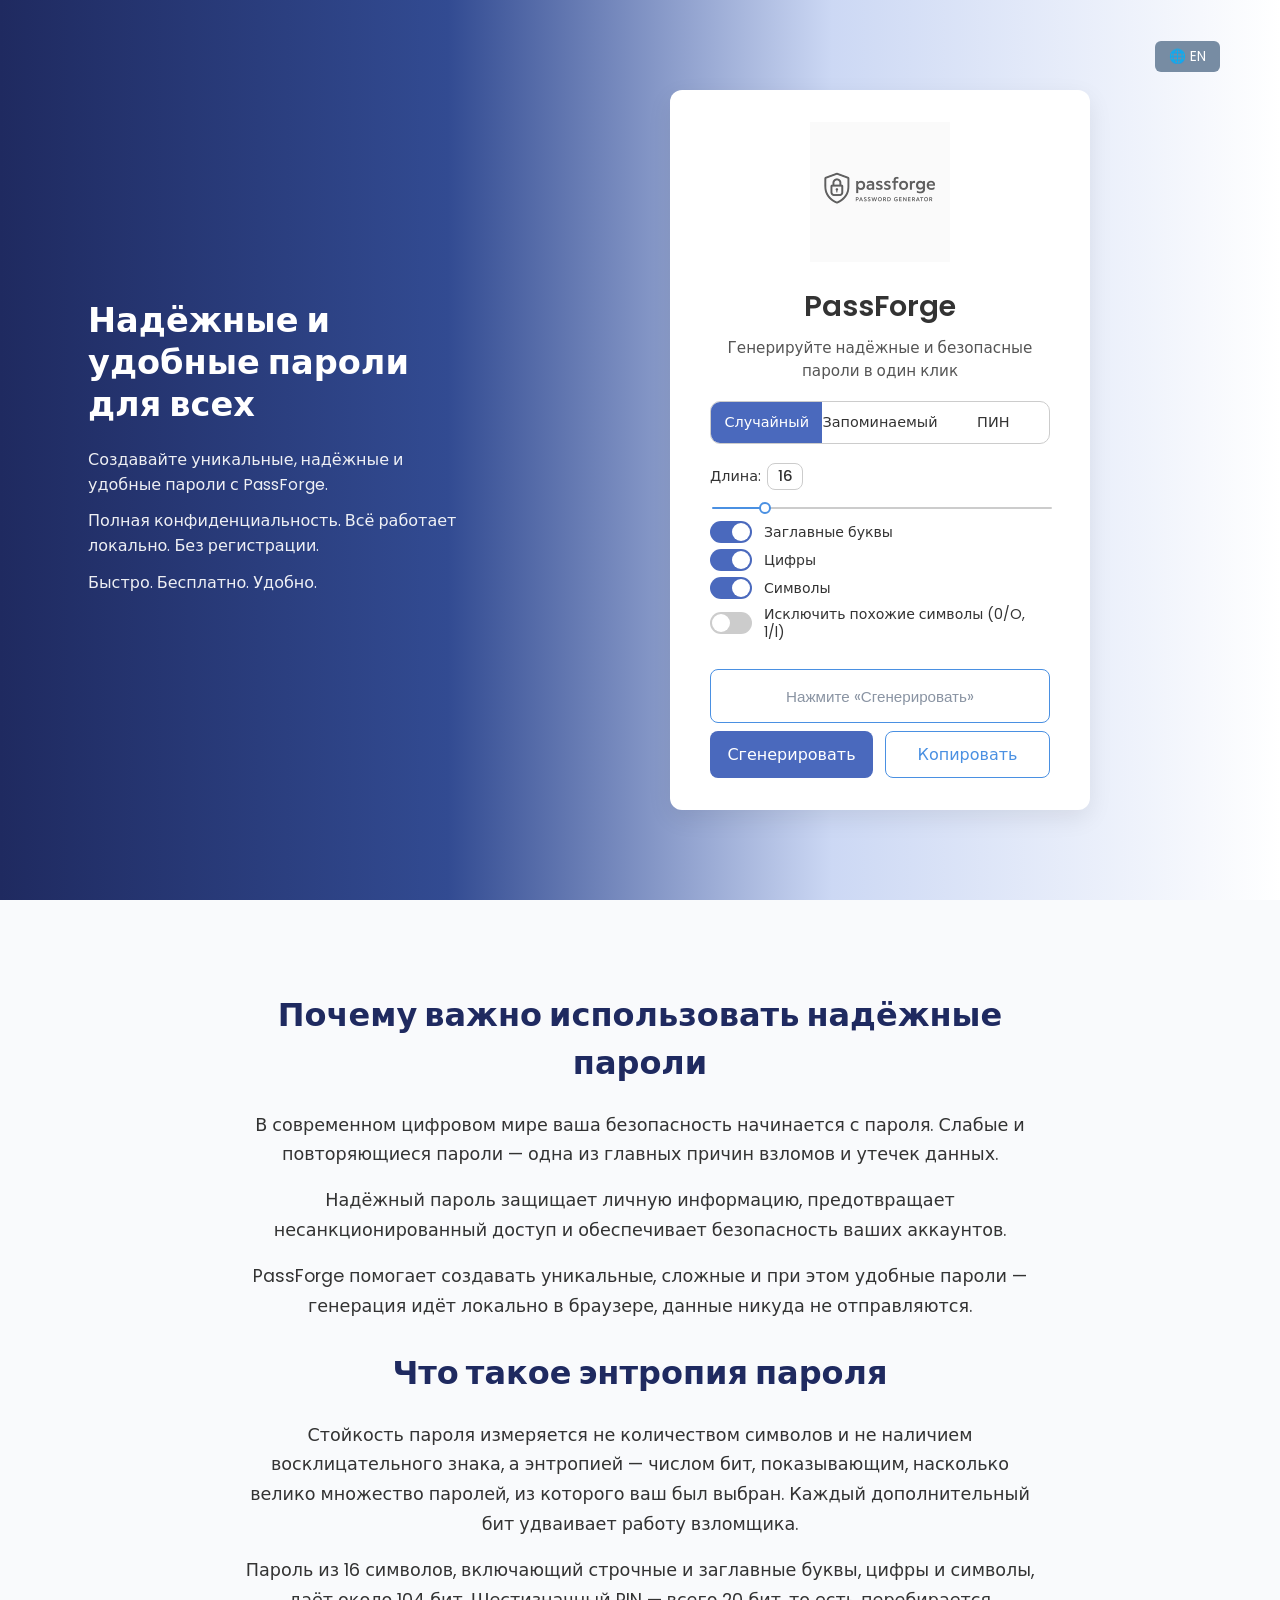
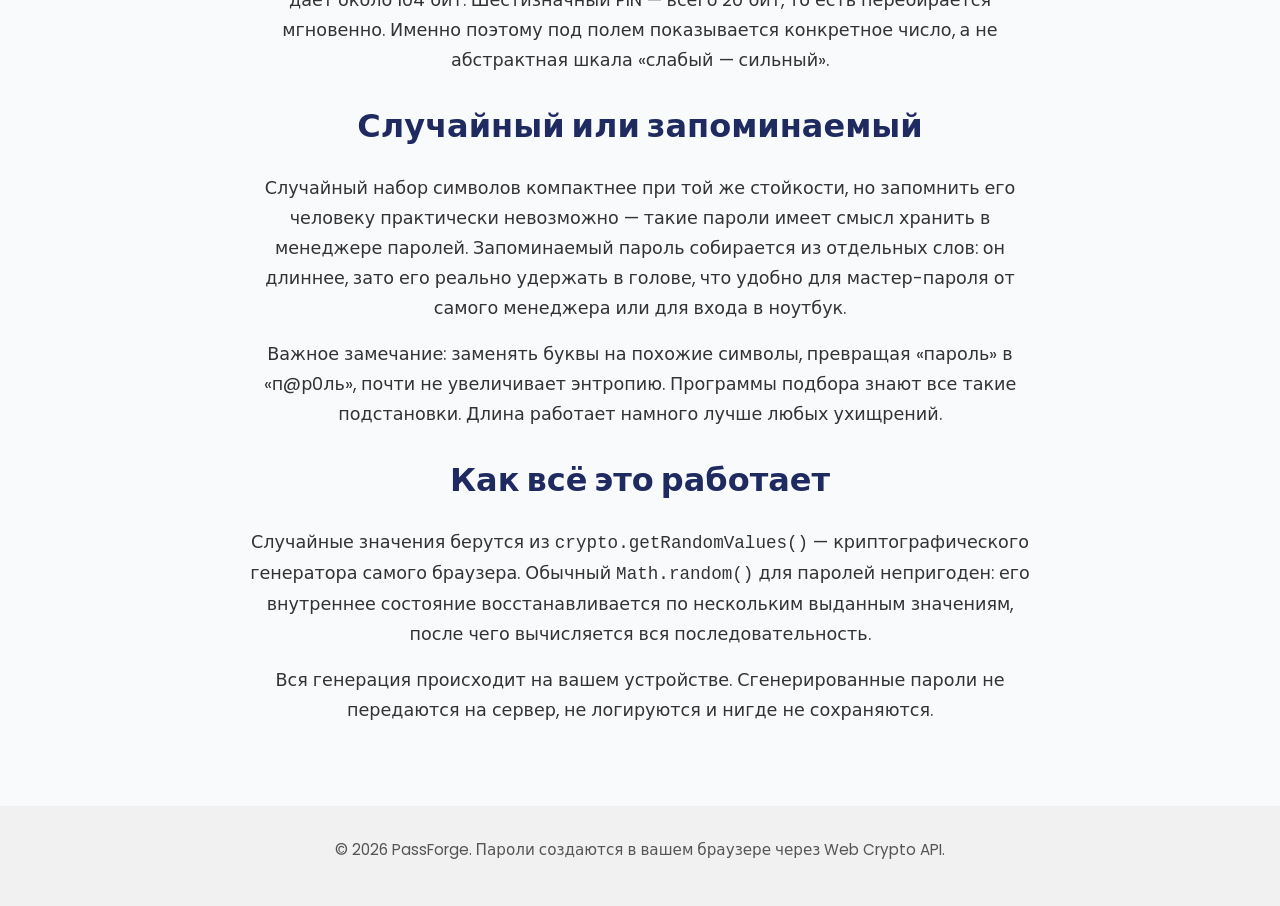
==== ru/index.html @ a2916d66 "Create index.html" ====
<!DOCTYPE html>
<html lang="ru">
<head>
<meta charset="utf-8" />
<meta name="viewport" content="width=device-width, initial-scale=1.0" />

<title>PassForge — генератор надёжных паролей онлайн</title>

<meta name="description" content="Генератор надёжных паролей: случайные, запоминаемые и PIN-коды. Настройка длины, символов и цифр, показ энтропии в битах. Бесплатно, всё считается локально в браузере." />
<meta name="author" content="PassForge" />
<meta name="robots" content="index, follow" />
<meta name="theme-color" content="#1f2a60" />

<link rel="canonical" href="https://passforge.net/ru/" />

<link rel="alternate" hreflang="en" href="https://passforge.net/" />
<link rel="alternate" hreflang="ru" href="https://passforge.net/ru/" />
<link rel="alternate" hreflang="x-default" href="https://passforge.net/" />

<!-- Open Graph / Twitter -->
<meta property="og:type"        content="website" />
<meta property="og:url"         content="https://passforge.net/ru/" />
<meta property="og:locale"      content="ru_RU" />
<meta property="og:title"       content="PassForge — генератор надёжных паролей онлайн" />
<meta property="og:description" content="Пароли генерируются локально в вашем браузере. Без регистрации, без отправки данных." />
<meta property="og:image"       content="https://passforge.net/og-image.png" />
<meta property="og:image:width"  content="1200" />
<meta property="og:image:height" content="630" />
<meta name="twitter:card"        content="summary_large_image" />
<meta name="twitter:title"       content="PassForge — генератор надёжных паролей онлайн" />
<meta name="twitter:description" content="Пароли генерируются локально в вашем браузере. Без регистрации, без отправки данных." />
<meta name="twitter:image"       content="https://passforge.net/og-image.png" />

<link rel="icon" href="/favicon.ico" sizes="any" />
<link rel="apple-touch-icon" href="/apple-touch-icon.png" />

<script type="application/ld+json">
{
  "@context": "https://schema.org",
  "@type": "WebApplication",
  "inLanguage": "ru",
  "name": "PassForge",
  "url": "https://passforge.net/ru/",
  "applicationCategory": "SecurityApplication",
  "applicationSubCategory": "PasswordManager",
  "operatingSystem": "Web",
  "description": "Генератор надёжных паролей с настройкой длины, символов и цифр. Всё считается локально в браузере через Web Crypto API.",
  "browserRequirements": "Requires JavaScript",
  "isAccessibleForFree": true,
  "offers": {
    "@type": "Offer",
    "price": "0",
    "priceCurrency": "EUR"
  },
  "publisher": {
    "@type": "Organization",
    "name": "PassForge",
    "url": "https://passforge.net/"
  },
  "datePublished": "2025-06-23"
}
</script>

<script type="application/ld+json">
{
  "@context": "https://schema.org",
  "@type": "FAQPage",
  "inLanguage": "ru",
  "mainEntity": [
    {
      "@type": "Question",
      "name": "Как сгенерировать надёжный пароль?",
      "acceptedAnswer": {
        "@type": "Answer",
        "text": "Выберите тип пароля и настройте длину, символы и цифры, затем нажмите «Сгенерировать» и скопируйте результат. Под полем показывается энтропия в битах и примерная оценка времени подбора."
      }
    },
    {
      "@type": "Question",
      "name": "PassForge бесплатный?",
      "acceptedAnswer": {
        "@type": "Answer",
        "text": "Да, сервис полностью бесплатный и не требует регистрации."
      }
    },
    {
      "@type": "Question",
      "name": "Сохраняются ли сгенерированные пароли?",
      "acceptedAnswer": {
        "@type": "Answer",
        "text": "Нет. Пароли создаются прямо в браузере через Web Crypto API и никуда не передаются и нигде не сохраняются."
      }
    },
    {
      "@type": "Question",
      "name": "Сколько бит энтропии должно быть у пароля?",
      "acceptedAnswer": {
        "@type": "Answer",
        "text": "Порядка 80 бит обычно считается достаточным против офлайнового перебора, а 100 бит и выше дают запас на годы вперёд. Пароль из 16 символов с заглавными, строчными буквами, цифрами и символами даёт примерно 104 бита."
      }
    },
    {
      "@type": "Question",
      "name": "Чем запоминаемый пароль отличается от случайного?",
      "acceptedAnswer": {
        "@type": "Answer",
        "text": "Запоминаемый пароль собирается из отдельных слов и легче удерживается в памяти, но при равной стойкости он длиннее случайного. Случайный набор символов компактнее, но его практически невозможно запомнить, поэтому его хранят в менеджере паролей."
      }
    }
  ]
}
</script>

<link rel="preconnect" href="https://fonts.googleapis.com" />
<link rel="preconnect" href="https://fonts.gstatic.com" crossorigin />
<link href="https://fonts.googleapis.com/css2?family=Poppins:wght@400;500;600&display=swap" rel="stylesheet" />

<link rel="stylesheet" href="/style.css" />
</head>

<body>

<div class="page-container">
  <div class="page-layout">

    <div class="intro">
      <h1 id="headline" data-i18n="headline">Надёжные и удобные пароли для всех</h1>
      <p id="intro-line1" data-i18n="introLine1">Создавайте уникальные, надёжные и удобные пароли с PassForge.</p>
      <p id="intro-line2" data-i18n="introLine2">Полная конфиденциальность. Всё работает локально. Без регистрации.</p>
      <p id="intro-line3" data-i18n="introLine3">Быстро. Бесплатно. Удобно.</p>
    </div>

    <div class="generator">

      <a href="/" class="lang-toggle" id="lang-toggle" hreflang="en"
         aria-label="Switch to English">🌐 <span id="lang-label">EN</span></a>

      <div id="container">

        <img src="/logo.webp" alt="PassForge" width="140" height="140"
             class="brand-logo" fetchpriority="high" decoding="async" />

        <p class="brand-name">PassForge</p>
        <p id="description" data-i18n="description">Генерируйте надёжные и безопасные пароли в один клик</p>

        <div class="password-type-selector" role="tablist">
          <button type="button" class="type-btn active" data-type="random"    role="tab" aria-selected="true">Случайный</button>
          <button type="button" class="type-btn"        data-type="memorable" role="tab" aria-selected="false">Запоминаемый</button>
          <button type="button" class="type-btn"        data-type="pin"       role="tab" aria-selected="false">ПИН</button>
        </div>

        <div class="controls">

          <label id="length-label" class="length-label">
            <span id="length-caption">Длина</span>:
            <span class="range-value-box" id="length-value">16</span>
          </label>
          <input id="length" type="range" min="8" max="64" value="16" aria-labelledby="length-caption" />

          <label class="switch">
            <input type="checkbox" id="uppercase" checked />
            <span class="slider"></span>
            <span class="label-text" data-i18n="uppercase">Заглавные буквы</span>
          </label>

          <label class="switch">
            <input type="checkbox" id="numbers" checked />
            <span class="slider"></span>
            <span class="label-text" data-i18n="numbers">Цифры</span>
          </label>

          <label class="switch">
            <input type="checkbox" id="symbols" checked />
            <span class="slider"></span>
            <span class="label-text" data-i18n="symbols">Символы</span>
          </label>

          <label class="switch">
            <input type="checkbox" id="exclude-ambiguous" />
            <span class="slider"></span>
            <span class="label-text" data-i18n="excludeAmbiguous">Исключить похожие символы (0/O, 1/l)</span>
          </label>

        </div>

        <div id="password-container">

          <div id="password" class="ym-hide-content" data-empty="true"
               data-i18n="passwordPlaceholder" aria-live="polite">Нажмите «Сгенерировать»</div>

          <div id="strength-meter" hidden>
            <div class="strength-track"><div id="strength-bar"></div></div>
            <p id="strength-text"></p>
          </div>

          <div class="button-row-tight">
            <button type="button" class="generate" id="generate-btn" data-i18n="generate">Сгенерировать</button>
            <button type="button" class="copy"     id="copy-btn"     data-i18n="copy">Копировать</button>
          </div>

        </div>

      </div>
    </div>

  </div>
</div>

<section class="article-block">
  <div class="article-container">

    <h2 id="article-title" data-i18n="articleTitle">Почему важно использовать надёжные пароли</h2>

    <p id="article-p1">
      В современном цифровом мире ваша безопасность начинается с пароля. Слабые и повторяющиеся пароли — одна из главных причин взломов и утечек данных.
    </p>
    <p id="article-p2">
      Надёжный пароль защищает личную информацию, предотвращает несанкционированный доступ и обеспечивает безопасность ваших аккаунтов.
    </p>
    <p id="article-p3">
      PassForge помогает создавать уникальные, сложные и при этом удобные пароли — генерация идёт локально в браузере, данные никуда не отправляются.
    </p>

    <h2>Что такое энтропия пароля</h2>
    <p>
      Стойкость пароля измеряется не количеством символов и не наличием восклицательного знака, а энтропией — числом бит, показывающим, насколько велико множество паролей, из которого ваш был выбран. Каждый дополнительный бит удваивает работу взломщика.
    </p>
    <p>
      Пароль из 16 символов, включающий строчные и заглавные буквы, цифры и символы, даёт около 104 бит. Шестизначный PIN — всего 20 бит, то есть перебирается мгновенно. Именно поэтому под полем показывается конкретное число, а не абстрактная шкала «слабый — сильный».
    </p>

    <h2>Случайный или запоминаемый</h2>
    <p>
      Случайный набор символов компактнее при той же стойкости, но запомнить его человеку практически невозможно — такие пароли имеет смысл хранить в менеджере паролей. Запоминаемый пароль собирается из отдельных слов: он длиннее, зато его реально удержать в голове, что удобно для мастер-пароля от самого менеджера или для входа в ноутбук.
    </p>
    <p>
      Важное замечание: заменять буквы на похожие символы, превращая «пароль» в «п@р0ль», почти не увеличивает энтропию. Программы подбора знают все такие подстановки. Длина работает намного лучше любых ухищрений.
    </p>

    <h2>Как всё это работает</h2>
    <p>
      Случайные значения берутся из <code>crypto.getRandomValues()</code> — криптографического генератора самого браузера. Обычный <code>Math.random()</code> для паролей непригоден: его внутреннее состояние восстанавливается по нескольким выданным значениям, после чего вычисляется вся последовательность.
    </p>
    <p>
      Вся генерация происходит на вашем устройстве. Сгенерированные пароли не передаются на сервер, не логируются и нигде не сохраняются.
    </p>

  </div>
</section>

<footer class="site-footer">
  <p>&copy; 2026 PassForge. Пароли создаются в вашем браузере через Web Crypto API.</p>
</footer>

<script defer src="/main.js"></script>

</body>
</html>
---- style.css ----
/* =====================================================================
   PassForge — style.css
   Дизайн сохранён. Изменения:
     • добавлен блок индикатора стойкости (#strength-meter)
     • .brand-name вместо второго <h1>
     • .lang-toggle привязан к .generator (был absolute без родителя)
     • исправлена опечатка `color: white;e` в .intro
     • --slider-fill приведён к одному имени переменной
     • моноширинный шрифт и user-select для поля пароля
     • prefers-reduced-motion и focus-visible
   ===================================================================== */

/* Глобальный border-box. Без него .intro/.generator с width:100% и padding
   вылезали за вьюпорт на мобильном (438px при экране 390px). */
*,
*::before,
*::after {
  box-sizing: border-box;
}

:root {
  --primary: #4a69bd;
  --primary-hover: #3c5aa4;
  --secondary: #778ca3;
  --secondary-hover: #5f6f80;
  --bg: #eef1f5;
  --card-bg: #ffffff;
  --text-main: #333;
  --accent: #00b894;

  --tier-0: #d64545;
  --tier-1: #e08b3a;
  --tier-2: #d9b93c;
  --tier-3: #5aa85a;
  --tier-4: #2f8f4e;
}

body {
  font-family: 'Poppins', system-ui, -apple-system, sans-serif;
  margin: 0;
  background: linear-gradient(to right,
    #1f2a60 0%,
    #324b92 35%,
    #ccd8f4 65%,
    #ffffff 100%
  );
  color: var(--text-main);
}

/* ---------------------------------------------------------------------
   Раскладка
   ------------------------------------------------------------------- */

.page-container {
  display: flex;
  justify-content: center;
  align-items: center;
  min-height: 100vh;
}

.page-layout {
  display: flex;
  width: 100%;
  max-width: 1200px;
}

.intro {
  width: 40%;
  padding: 4rem 3rem;
  background: transparent;
  color: #fff;
  display: flex;
  flex-direction: column;
  justify-content: center;
}

/* Было `color: white;e` — лишний символ ломал правило в некоторых парсерах */
.intro h1,
.intro p {
  color: #fff;
}

.intro h1 {
  font-size: 2.1rem;
  line-height: 1.25;
  margin: 0 0 1rem;
}

.intro p {
  font-size: 1rem;
  opacity: .92;
  margin: .35rem 0;
}

.generator {
  width: 60%;
  padding: 4rem 3rem;
  background: transparent;
  display: flex;
  align-items: center;
  justify-content: center;
  position: relative;          /* якорь для .lang-toggle */
}

#container {
  background: var(--card-bg);
  padding: 2rem 2.5rem;
  border-radius: 12px;
  box-shadow: 0 8px 24px rgba(0, 0, 0, .08);
  width: 420px;
  max-width: 90%;
  box-sizing: border-box;
  text-align: center;
}

/* ---------------------------------------------------------------------
   Шапка карточки
   ------------------------------------------------------------------- */

.brand-logo {
  max-width: 140px;
  height: auto;
  margin-bottom: 1rem;
}

/* Заменяет прежний второй <h1> — визуально идентично */
.brand-name {
  margin: 0 0 .5rem;
  font-size: 1.8rem;
  font-weight: 600;
  color: var(--text-main);
}

h1 {
  margin: 0 0 .5rem;
  font-size: 1.8rem;
  font-weight: 600;
}

p {
  margin-top: 0;
  color: #555;
  font-size: .95rem;
}

/* ---------------------------------------------------------------------
   Переключатель языка
   ------------------------------------------------------------------- */

.lang-toggle {
  position: absolute;
  top: 15px;
  right: 20px;
  width: auto;
  margin: 0;
  background-color: var(--secondary);
  color: #fff;
  padding: 6px 14px;
  font-size: .85rem;
  font-family: inherit;
  border: none;
  border-radius: 6px;
  cursor: pointer;
  transition: background .25s ease;
  user-select: none;
}

.lang-toggle:hover {
  background-color: var(--secondary-hover);
}

/* Переключатель — ссылка <a>, а не кнопка: краулер должен видеть путь на /ru/ */
a.lang-toggle {
  display: inline-block;
  text-decoration: none;
  line-height: 1.4;
}

/* ---------------------------------------------------------------------
   Переключатель типа пароля
   ------------------------------------------------------------------- */

.password-type-selector {
  display: flex;
  background-color: var(--card-bg);
  border-radius: 10px;
  overflow: hidden;
  margin: 1.2rem 0;
  border: 1px solid #ccc;
}

.type-btn {
  flex: 1;
  width: auto;
  margin: 0;
  padding: 10px 0;
  font-size: .9rem;
  font-family: inherit;
  background-color: transparent;
  border: none;
  border-radius: 0;
  cursor: pointer;
  transition: background .2s, color .2s;
  color: var(--text-main);
}

.type-btn:hover {
  background-color: #f0f4ff;
}

.type-btn.active {
  background-color: var(--primary);
  color: #fff;
  font-weight: 500;
}

/* ---------------------------------------------------------------------
   Настройки
   ------------------------------------------------------------------- */

.controls {
  text-align: left;
  margin-top: 1rem;
  font-size: .9rem;
  min-height: 190px;
}

.controls label {
  display: flex;
  align-items: center;
  margin: 6px 0;
}

.controls input[type="range"] {
  width: 100%;
}

.length-label {
  justify-content: flex-start;
  margin-bottom: .25rem !important;
}

.range-value-box {
  display: inline-block;
  padding: 2px 8px;
  border: 1px solid #ccc;
  border-radius: 8px;
  font-weight: 500;
  min-width: 36px;
  text-align: center;
  background-color: #fff;
  color: #333;
  margin-left: 6px;
}

/* ---------- Ползунок ---------- */

input[type="range"] {
  -webkit-appearance: none;
  appearance: none;
  width: 100%;
  height: 2px;
  background: linear-gradient(
    to right,
    #4a90e2 0,
    #4a90e2 var(--slider-fill, 50%),
    #ccc var(--slider-fill, 50%),
    #ccc 100%
  );
  border-radius: 1px;
  outline: none;
}

input[type="range"]::-webkit-slider-thumb {
  -webkit-appearance: none;
  appearance: none;
  height: 12px;
  width: 12px;
  border: 2px solid #4a90e2;
  border-radius: 50%;
  background: #fff;
  cursor: pointer;
  transition: box-shadow .2s;
}

input[type="range"]:active::-webkit-slider-thumb {
  box-shadow: 0 0 0 3px rgba(74, 144, 226, .35);
}

input[type="range"]::-moz-range-track    { height: 2px; background: #ccc; border-radius: 1px; }
input[type="range"]::-moz-range-progress { height: 2px; background: #4a90e2; border-radius: 1px; }
input[type="range"]::-moz-range-thumb {
  height: 12px; width: 12px;
  border: 2px solid #4a90e2;
  background: #fff;
  border-radius: 50%;
  cursor: pointer;
}

/* ---------- Тумблеры ---------- */

.switch {
  display: flex;
  align-items: center;
  gap: 12px;
  margin: 8px 0;
  font-size: .95rem;
  color: var(--text-main);
  cursor: pointer;
}

.switch input {
  display: none;
}

.switch .slider {
  position: relative;
  width: 42px;
  height: 22px;
  background: #ccc;
  border-radius: 50px;
  transition: background .3s;
  flex-shrink: 0;
}

.switch .slider::before {
  content: "";
  position: absolute;
  width: 18px;
  height: 18px;
  left: 2px;
  top: 2px;
  background: #fff;
  border-radius: 50%;
  transition: transform .3s;
}

.switch input:checked + .slider {
  background: var(--primary);
}

.switch input:checked + .slider::before {
  transform: translateX(20px);
}

.switch .label-text {
  flex-grow: 1;
  font-size: .88rem;
  line-height: 1.3;
}

/* ---------------------------------------------------------------------
   Поле пароля
   ------------------------------------------------------------------- */

#password-container {
  width: 100%;
  box-sizing: border-box;
}

#password {
  font-family: ui-monospace, "SF Mono", Menlo, Consolas, "Liberation Mono", monospace;
  font-size: 1.15rem;
  letter-spacing: .02em;
  padding: .8rem;
  border-radius: 8px;
  margin: 1rem 0 .5rem;
  color: #c62828;
  background-color: transparent;
  border: 1px solid #4a90e2;
  word-break: break-all;
  min-height: 54px;
  display: flex;
  align-items: center;
  justify-content: center;
  box-sizing: border-box;
  user-select: all;             /* тройной клик выделяет пароль целиком */
}

/* Плейсхолдер и сообщения об ошибке — обычным шрифтом, приглушённо */
#password[data-empty="true"] {
  font-family: 'Poppins', sans-serif;
  font-size: .95rem;
  color: #8a94a3;
  letter-spacing: normal;
  user-select: none;
}

/* ---------------------------------------------------------------------
   Индикатор стойкости
   ------------------------------------------------------------------- */

#strength-meter {
  margin: 0 0 .9rem;
  text-align: left;
}

#strength-meter[hidden] {
  display: none;
}

.strength-track {
  height: 6px;
  background: #e6e8eb;
  border-radius: 3px;
  overflow: hidden;
}

#strength-bar {
  height: 100%;
  width: 0;
  border-radius: 3px;
  background: var(--tier-0);
  transition: width .3s ease, background-color .3s ease;
}

#strength-meter[data-tier="0"] #strength-bar { background: var(--tier-0); }
#strength-meter[data-tier="1"] #strength-bar { background: var(--tier-1); }
#strength-meter[data-tier="2"] #strength-bar { background: var(--tier-2); }
#strength-meter[data-tier="3"] #strength-bar { background: var(--tier-3); }
#strength-meter[data-tier="4"] #strength-bar { background: var(--tier-4); }

#strength-text {
  margin: .45rem 0 0;
  font-size: .78rem;
  line-height: 1.4;
  color: #5a6472;
}

/* ---------------------------------------------------------------------
   Кнопки
   ------------------------------------------------------------------- */

button {
  padding: 10px 24px;
  margin: 6px;
  font-size: 1rem;
  font-family: inherit;
  border: none;
  border-radius: 8px;
  cursor: pointer;
  transition: background .25s ease, opacity .2s ease;
  width: 160px;
}

button:disabled {
  cursor: default;
  opacity: .75;
}

.generate { background-color: var(--primary); color: #fff; }
.generate:hover:not(:disabled) { background-color: var(--primary-hover); }

.copy {
  background-color: #fff;
  color: #4a90e2;
  border: 1px solid #4a90e2;
}

.copy:hover:not(:disabled) {
  background-color: #e6f0fc;
}

.button-row-tight {
  display: flex;
  justify-content: space-between;
  width: 100%;
  gap: 12px;
  box-sizing: border-box;
}

.button-row-tight button {
  flex: 1 1 0;
  margin: 0;
  padding: 10px 0;
  width: auto;
}

/* Видимый фокус для клавиатурной навигации */
:focus-visible {
  outline: 2px solid var(--primary);
  outline-offset: 2px;
}

/* ---------------------------------------------------------------------
   Статья и подвал
   ------------------------------------------------------------------- */

.article-block {
  background: #f9fafc;
  padding: 4rem 2rem;
  text-align: center;
}

.article-container {
  max-width: 800px;
  margin: 0 auto;
}

.article-container h2 {
  font-size: 2rem;
  margin-bottom: 1.5rem;
  color: #1f2a60;
}

.article-container p {
  font-size: 1.1rem;
  line-height: 1.7;
  color: #333;
  margin-bottom: 1rem;
}

.site-footer {
  text-align: center;
  font-size: .9rem;
  color: #888;
  padding: 2rem 1rem;
  background: #f1f1f1;
}

/* ---------------------------------------------------------------------
   Мобильная версия
   ------------------------------------------------------------------- */

@media (max-width: 768px) {
  .page-layout {
    flex-direction: column-reverse;
    align-items: center;
  }

  .intro {
    width: 100%;
    padding: 2rem 1.5rem;
    text-align: center;
    margin-top: 2rem;
  }

  .intro h1,
  .intro p {
    color: var(--text-main);
  }

  .intro h1 {
    font-size: 1.6rem;
  }

  .generator {
    width: 100%;
    padding: 3.5rem 1.5rem 2rem;
    align-items: center;
  }

  body {
    background: var(--bg);
  }

  #container {
    padding: 1.5rem 1.25rem;
  }

  .controls {
    min-height: 0;
  }
}

@media (prefers-reduced-motion: reduce) {
  * {
    transition-duration: .01ms !important;
    animation-duration: .01ms !important;
  }
}
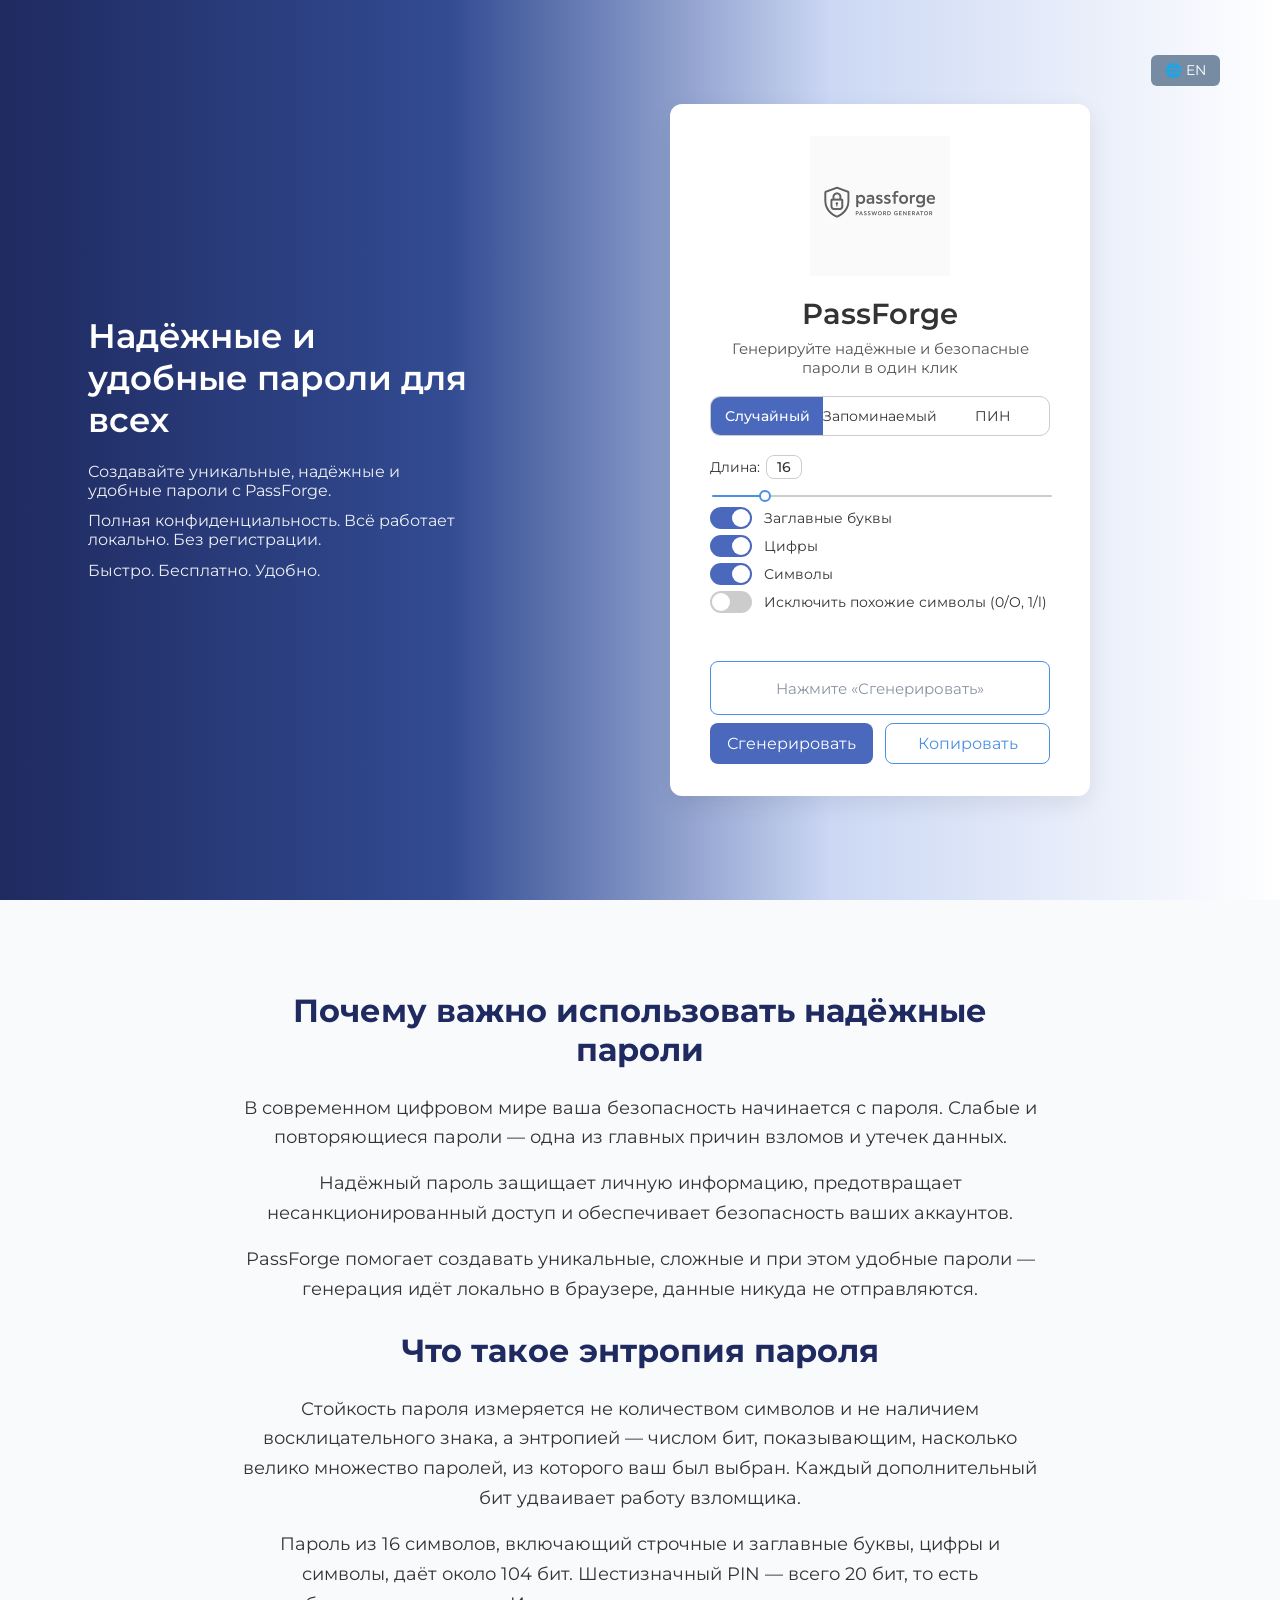
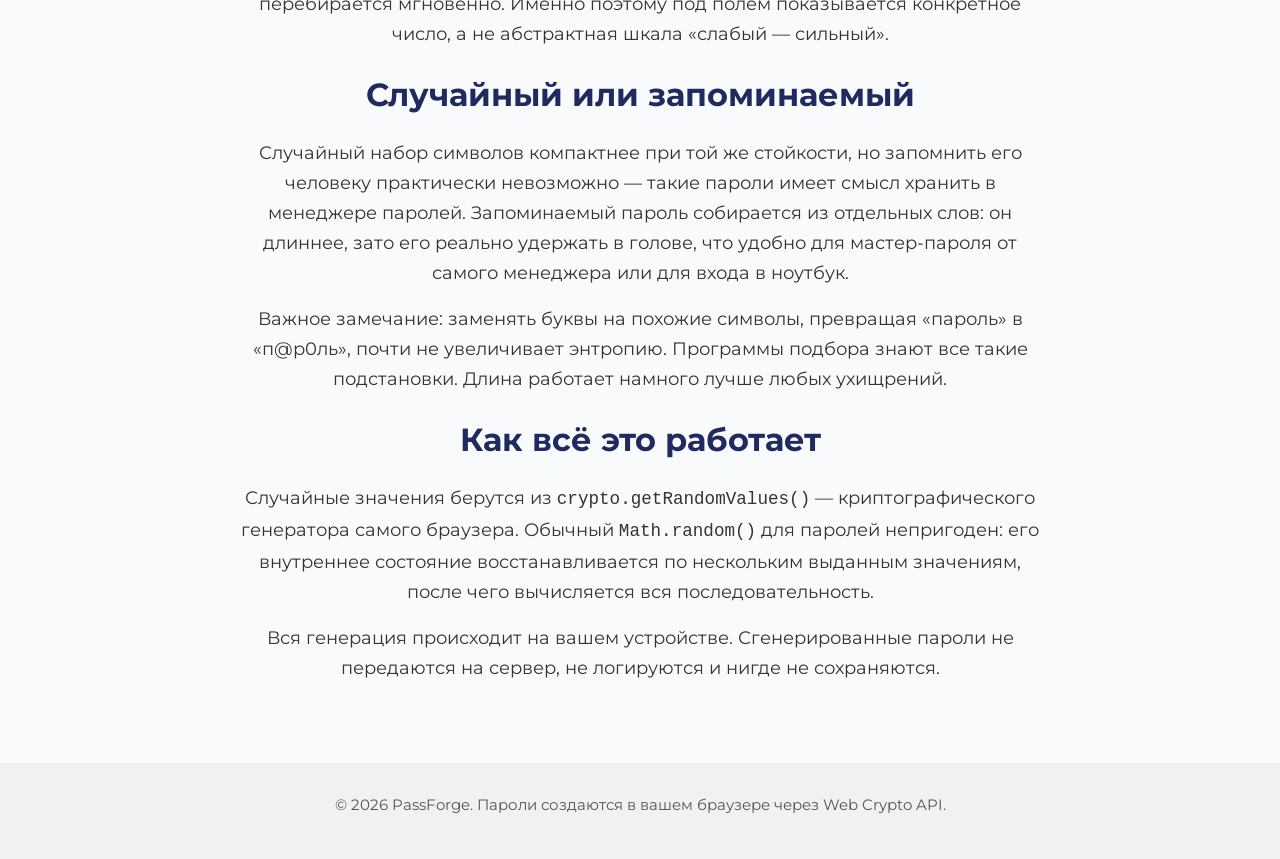
==== commit 5b7612b3: "Add files via upload" ====
--- a/ru/index.html
+++ b/ru/index.html
@@ -113,7 +113,7 @@
 
 <link rel="preconnect" href="https://fonts.googleapis.com" />
 <link rel="preconnect" href="https://fonts.gstatic.com" crossorigin />
-<link href="https://fonts.googleapis.com/css2?family=Poppins:wght@400;500;600&display=swap" rel="stylesheet" />
+<link href="https://fonts.googleapis.com/css2?family=Montserrat:wght@400;500;600;700&display=swap" rel="stylesheet" />
 
 <link rel="stylesheet" href="/style.css" />
 </head>
--- a/style.css
+++ b/style.css
@@ -36,7 +36,10 @@
 }
 
 body {
-  font-family: 'Poppins', system-ui, -apple-system, sans-serif;
+  /* Montserrat вместо Poppins: у Poppins нет кириллицы (только devanagari,
+     latin-ext, latin), из-за чего русский текст отрисовывался системным
+     шрифтом и отличался от английского у каждого пользователя по-своему. */
+  font-family: 'Montserrat', system-ui, -apple-system, sans-serif;
   margin: 0;
   background: linear-gradient(to right,
     #1f2a60 0%,
@@ -379,7 +382,7 @@
 
 /* Плейсхолдер и сообщения об ошибке — обычным шрифтом, приглушённо */
 #password[data-empty="true"] {
-  font-family: 'Poppins', sans-serif;
+  font-family: 'Montserrat', sans-serif;
   font-size: .95rem;
   color: #8a94a3;
   letter-spacing: normal;
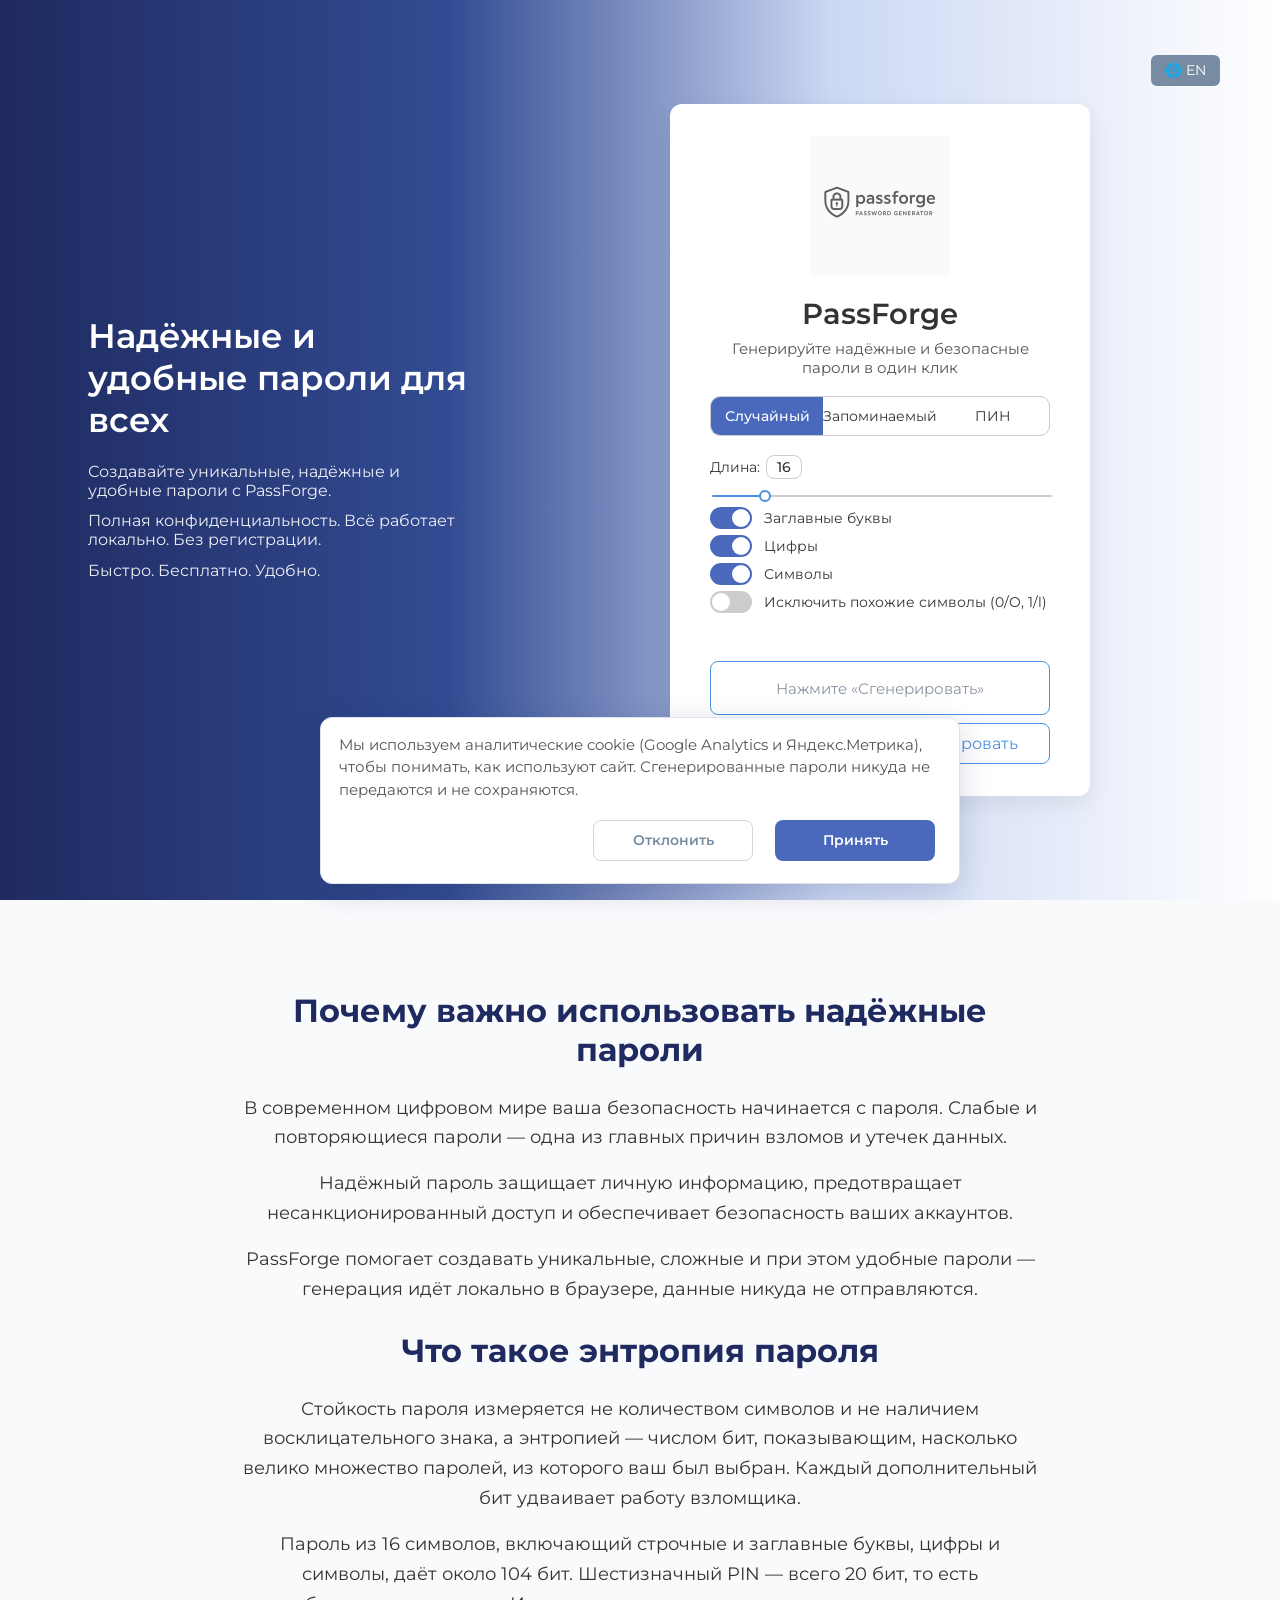
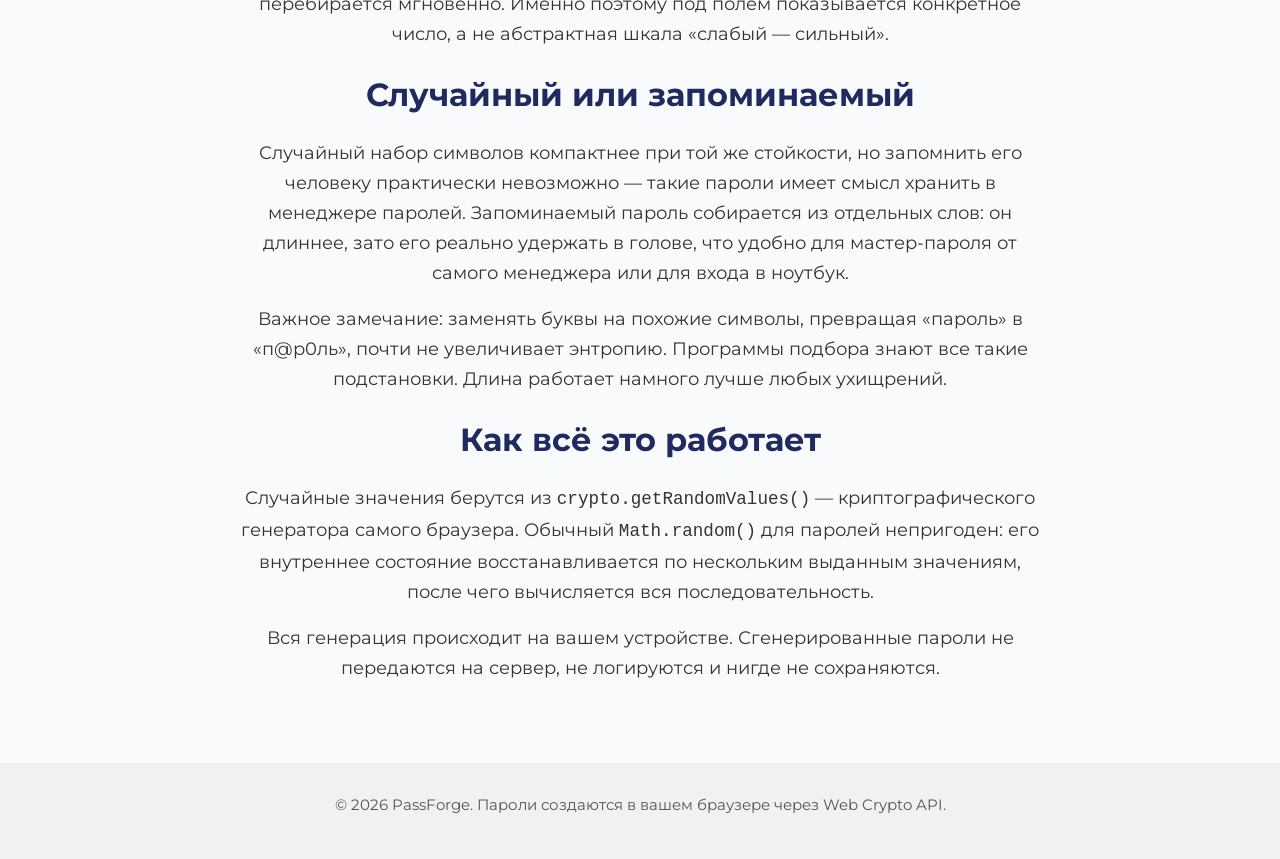
==== commit b914a8d0: "Add files via upload" ====
--- a/ru/index.html
+++ b/ru/index.html
@@ -3,6 +3,10 @@
 <head>
 <meta charset="utf-8" />
 <meta name="viewport" content="width=device-width, initial-scale=1.0" />
+
+<!-- Аналитика (GA4 + Яндекс.Метрика) грузится ТОЛЬКО после согласия в cookie-баннере.
+     Реализация — внизу страницы, перед </body>. До клика «Принять» ни один счётчик
+     не подгружается и куки не ставятся (opt-in, GDPR/ePrivacy). -->
 
 <title>PassForge — генератор надёжных паролей онлайн</title>
 
@@ -254,5 +258,70 @@
 
 <script defer src="/main.js"></script>
 
+<!-- ═══════════════════════════════════════════════════════════════════════
+  COOKIE CONSENT + аналитика с opt-in (GA4 G-ESG8VKVJJ3 + Яндекс.Метрика 104216514)
+
+  До клика «Принять» НИЧЕГО не грузится и ни одной куки не ставится.
+  Выбор хранится в localStorage ('pf-analytics-consent'), не в куках.
+  Метрика: webvisor:false, clickmap:false — сессии/пароль из DOM не пишутся.
+  ═══════════════════════════════════════════════════════════════════════ -->
+<style>
+  .cc-banner{position:fixed;left:16px;right:16px;bottom:16px;z-index:9999;
+    max-width:640px;margin:0 auto;background:var(--card-bg,#fff);color:var(--text-main,#333);
+    border:1px solid #dfe4ea;border-radius:12px;box-shadow:0 8px 30px rgba(31,42,96,.18);
+    padding:16px 18px;font-family:'Montserrat',system-ui,sans-serif;font-size:14px;line-height:1.5;
+    display:flex;flex-wrap:wrap;align-items:center;gap:12px 16px}
+  .cc-banner[hidden]{display:none}
+  .cc-text{margin:0;flex:1 1 260px}
+  .cc-actions{display:flex;gap:10px;margin-left:auto}
+  .cc-btn{font:inherit;font-weight:600;cursor:pointer;border-radius:8px;padding:9px 18px;
+    border:1px solid transparent;transition:background .15s,border-color .15s,color .15s}
+  .cc-btn-primary{background:var(--primary,#4a69bd);color:#fff}
+  .cc-btn-primary:hover{background:var(--primary-hover,#3c5aa4)}
+  .cc-btn-ghost{background:transparent;color:var(--secondary,#778ca3);border-color:#cfd6df}
+  .cc-btn-ghost:hover{border-color:var(--secondary,#778ca3);color:var(--secondary-hover,#5f6f80)}
+  @media(max-width:520px){.cc-actions{margin-left:0;width:100%}.cc-btn{flex:1}}
+</style>
+<div id="cookie-consent" class="cc-banner" hidden role="dialog" aria-live="polite" aria-label="Согласие на cookie">
+  <p class="cc-text">Мы используем аналитические cookie (Google Analytics и Яндекс.Метрика), чтобы понимать, как используют сайт. Сгенерированные пароли никуда не передаются и не сохраняются.</p>
+  <div class="cc-actions">
+    <button type="button" id="cc-decline" class="cc-btn cc-btn-ghost">Отклонить</button>
+    <button type="button" id="cc-accept" class="cc-btn cc-btn-primary">Принять</button>
+  </div>
+</div>
+<script>
+(function(){
+  var KEY='pf-analytics-consent', YM_ID=104216514, GA_ID='G-ESG8VKVJJ3', loaded=false;
+  function loadAnalytics(){
+    if(loaded) return; loaded=true;
+    /* Google Analytics 4 */
+    var g=document.createElement('script');
+    g.async=true; g.src='https://www.googletagmanager.com/gtag/js?id='+GA_ID;
+    document.head.appendChild(g);
+    window.dataLayer=window.dataLayer||[];
+    function gtag(){dataLayer.push(arguments);}
+    gtag('js', new Date()); gtag('config', GA_ID);
+    /* Yandex.Metrica — webvisor/clickmap OFF */
+    (function(m,e,t,r,i){m[i]=m[i]||function(){(m[i].a=m[i].a||[]).push(arguments)};
+      m[i].l=1*new Date();
+      for(var j=0;j<e.scripts.length;j++){if(e.scripts[j].src===r){return;}}
+      var k=e.createElement(t),a=e.getElementsByTagName(t)[0];
+      k.async=1;k.src=r;a.parentNode.insertBefore(k,a);
+    })(window,document,'script','https://mc.yandex.ru/metrika/tag.js?id='+YM_ID,'ym');
+    ym(YM_ID,'init',{ssr:true,webvisor:false,clickmap:false,accurateTrackBounce:true,trackLinks:true});
+  }
+  var banner=document.getElementById('cookie-consent');
+  var saved=null; try{saved=localStorage.getItem(KEY);}catch(e){}
+  if(saved==='granted'){ loadAnalytics(); }
+  else if(saved!=='denied'){ banner.hidden=false; }
+  document.getElementById('cc-accept').addEventListener('click',function(){
+    try{localStorage.setItem(KEY,'granted');}catch(e){} banner.hidden=true; loadAnalytics();
+  });
+  document.getElementById('cc-decline').addEventListener('click',function(){
+    try{localStorage.setItem(KEY,'denied');}catch(e){} banner.hidden=true;
+  });
+})();
+</script>
+
 </body>
 </html>
